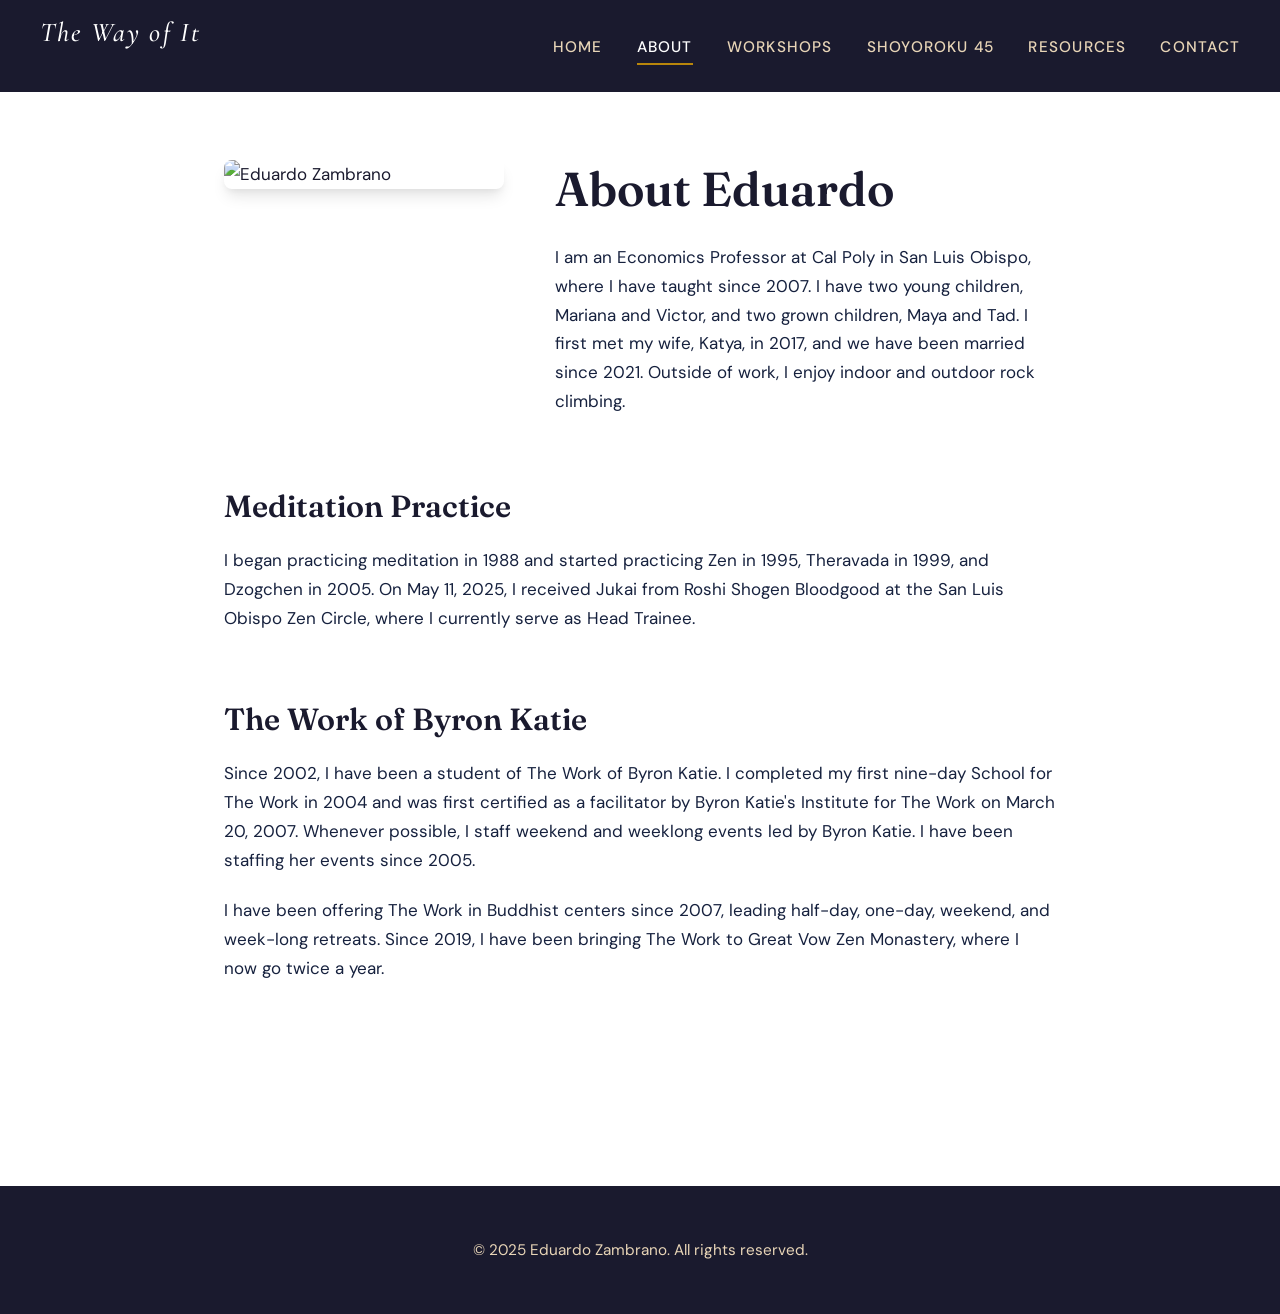
==== about.html @ 10b513c3 "Initial commit: The Way of It website Static website combining Zen meditation with The Work of Byron" ====
<!DOCTYPE html>
<html lang="en">
<head>
  <meta charset="UTF-8">
  <meta name="viewport" content="width=device-width, initial-scale=1.0">
  <title>About - The Way of It</title>
  <meta name="description" content="About Eduardo Zambrano - Zen practitioner and certified facilitator of The Work of Byron Katie.">
  <link rel="stylesheet" href="css/style.css">
</head>
<body>
  <header>
    <div class="header-inner">
      <h1 class="site-title"><a href="index.html">The Way of It</a></h1>
      <nav>
        <ul>
          <li><a href="index.html">Home</a></li>
          <li><a href="about.html" class="active">About</a></li>
          <li><a href="workshops.html">Workshops</a></li>
          <li><a href="shoyoroku-45.html">Shoyoroku 45</a></li>
          <li><a href="resources.html">Resources</a></li>
          <li><a href="contact.html">Contact</a></li>
        </ul>
      </nav>
    </div>
  </header>

  <main>
    <div class="profile">
      <img src="https://eduardo-zambrano.github.io/photos/eduardo-15.jpg" alt="Eduardo Zambrano" class="profile-image">
      <div class="profile-content">
        <h1>About Eduardo</h1>
        <p>I am an Economics Professor at Cal Poly in San Luis Obispo, where I have taught since 2007. I have two young children, Mariana and Victor, and two grown children, Maya and Tad. I first met my wife, Katya, in 2017, and we have been married since 2021. Outside of work, I enjoy indoor and outdoor rock climbing.</p>
      </div>
    </div>

    <section>
      <h2>Meditation Practice</h2>

      <p>I began practicing meditation in 1988 and started practicing Zen in 1995, Theravada in 1999, and Dzogchen in 2005. On May 11, 2025, I received Jukai from Roshi Shogen Bloodgood at the San Luis Obispo Zen Circle, where I currently serve as Head Trainee.</p>
    </section>

    <section>
      <h2>The Work of Byron Katie</h2>

      <p>Since 2002, I have been a student of The Work of Byron Katie. I completed my first nine-day School for The Work in 2004 and was first certified as a facilitator by Byron Katie's Institute for The Work on March 20, 2007. Whenever possible, I staff weekend and weeklong events led by Byron Katie. I have been staffing her events since 2005.</p>

      <p>I have been offering The Work in Buddhist centers since 2007, leading half-day, one-day, weekend, and week-long retreats. Since 2019, I have been bringing The Work to Great Vow Zen Monastery, where I now go twice a year.</p>
    </section>

    <!-- <section>
      <h2>The Work and Silence</h2>

      <p>The retreats I offer are designed to provide space for participants to do The Work in a meditative way. The format is deliberately simple: participants take turns facilitating each other, slowing down and listening inside themselves for the deeper answers to arise.</p>

      <p>An atmosphere of silence and stillness, and a sparse agenda, support this endeavor. Participants may spend hours on a single concept if that is what feels right. The retreat format reminds us that this option is always open&mdash;to be thorough, to be patient, to allow.</p>

      <blockquote>
        "The main purpose of this retreat is to provide the space for participants to do The Work in a meditative way."
      </blockquote>
    </section> -->
  </main>

  <footer>
    <p>&copy; 2025 Eduardo Zambrano. All rights reserved.</p>
  </footer>
</body>
</html>
---- css/style.css ----
/* The Way of It - Fresh Modern Design */

@import url('https://fonts.googleapis.com/css2?family=DM+Sans:ital,wght@0,400;0,500;0,700;1,400&family=Fraunces:ital,opsz,wght@0,9..144,400;0,9..144,600;1,9..144,400&family=Cormorant+Garamond:ital,wght@0,400;0,500;0,600;1,400&display=swap');

:root {
  --color-ink: #1a1a2e;
  --color-ink-light: #16213e;
  --color-warm: #e8d5b7;
  --color-warm-light: #f5efe6;
  --color-accent: #b8860b;
  --color-accent-soft: #d4a84b;
  --color-white: #ffffff;
  --color-gray: #6b7280;
  --color-gray-light: #f3f4f6;
  --font-display: 'Fraunces', serif;
  --font-body: 'DM Sans', sans-serif;
  --shadow-sm: 0 1px 2px rgba(0,0,0,0.05);
  --shadow-md: 0 4px 6px -1px rgba(0,0,0,0.1), 0 2px 4px -1px rgba(0,0,0,0.06);
  --shadow-lg: 0 10px 15px -3px rgba(0,0,0,0.1), 0 4px 6px -2px rgba(0,0,0,0.05);
  --radius: 8px;
  --transition: 0.3s ease;
}

* {
  margin: 0;
  padding: 0;
  box-sizing: border-box;
}

html {
  font-size: 17px;
  scroll-behavior: smooth;
}

body {
  font-family: var(--font-body);
  background-color: var(--color-white);
  color: var(--color-ink);
  line-height: 1.7;
  min-height: 100vh;
}

/* Typography */
h1, h2, h3, h4 {
  font-family: var(--font-display);
  font-weight: 600;
  line-height: 1.2;
  color: var(--color-ink);
}

h1 {
  font-size: 2.8rem;
  margin-bottom: 1.5rem;
}

h2 {
  font-size: 1.8rem;
  margin-top: 3rem;
  margin-bottom: 1.25rem;
}

h3 {
  font-size: 1.3rem;
  margin-top: 2rem;
  margin-bottom: 0.75rem;
}

p {
  margin-bottom: 1.25rem;
  color: var(--color-ink-light);
}

a {
  color: var(--color-accent);
  text-decoration: none;
  transition: color var(--transition);
}

a:hover {
  color: var(--color-accent-soft);
}

ul, ol {
  margin-bottom: 1.25rem;
  padding-left: 1.5rem;
}

li {
  margin-bottom: 0.5rem;
}

strong {
  font-weight: 500;
  color: var(--color-ink);
}

/* Header */
header {
  background: var(--color-ink);
  color: var(--color-white);
  padding: 1rem 2rem;
  position: sticky;
  top: 0;
  z-index: 100;
}

.header-inner {
  max-width: 1200px;
  margin: 0 auto;
  display: flex;
  justify-content: space-between;
  align-items: center;
}

.site-title {
  font-family: 'Cormorant Garamond', serif;
  font-size: 1.6rem;
  font-weight: 500;
  letter-spacing: 0.08em;
  font-style: italic;
}

.site-title a {
  color: var(--color-white);
}

.site-title a:hover {
  color: var(--color-warm);
}

nav ul {
  list-style: none;
  display: flex;
  gap: 2rem;
  margin: 0;
  padding: 0;
}

nav li {
  margin: 0;
}

nav a {
  color: var(--color-warm);
  font-size: 0.9rem;
  font-weight: 500;
  text-transform: uppercase;
  letter-spacing: 0.08em;
  padding: 0.5rem 0;
  position: relative;
}

nav a::after {
  content: '';
  position: absolute;
  bottom: 0;
  left: 0;
  width: 0;
  height: 2px;
  background: var(--color-accent);
  transition: width var(--transition);
}

nav a:hover::after,
nav a.active::after {
  width: 100%;
}

nav a:hover,
nav a.active {
  color: var(--color-white);
}

/* Hero Section */
.hero {
  background: linear-gradient(135deg, var(--color-ink) 0%, var(--color-ink-light) 100%);
  color: var(--color-white);
  padding: 6rem 2rem;
  text-align: center;
  position: relative;
  overflow: hidden;
}

.hero::before {
  content: '';
  position: absolute;
  top: 0;
  left: 0;
  right: 0;
  bottom: 0;
  background: url('data:image/svg+xml,<svg xmlns="http://www.w3.org/2000/svg" viewBox="0 0 100 100"><circle cx="50" cy="50" r="40" fill="none" stroke="rgba(255,255,255,0.03)" stroke-width="0.5"/></svg>');
  background-size: 300px;
  opacity: 0.5;
}

.hero-content {
  position: relative;
  max-width: 800px;
  margin: 0 auto;
}

.hero h1 {
  font-size: 3.5rem;
  color: var(--color-white);
  margin-bottom: 1rem;
}

.hero .tagline {
  font-family: var(--font-display);
  font-size: 1.4rem;
  font-style: italic;
  font-weight: 400;
  color: var(--color-warm);
  margin-bottom: 0;
}

/* Hero with image */
.hero-image {
  padding: 0;
  background: none;
}

.hero-image img {
  width: 100%;
  max-height: 450px;
  object-fit: cover;
}

/* Main Content */
main {
  max-width: 900px;
  margin: 0 auto;
  padding: 4rem 2rem;
}

/* Section styling */
section {
  margin-bottom: 4rem;
}

/* Blockquote */
blockquote {
  background: var(--color-warm-light);
  border-left: 4px solid var(--color-accent);
  padding: 2rem 2.5rem;
  margin: 2.5rem 0;
  border-radius: 0 var(--radius) var(--radius) 0;
  font-family: var(--font-display);
  font-size: 1.1rem;
  font-style: italic;
  line-height: 1.8;
}

blockquote cite {
  display: block;
  margin-top: 1.25rem;
  font-family: var(--font-body);
  font-style: normal;
  font-size: 0.9rem;
  font-weight: 500;
  color: var(--color-accent);
}

/* Cards */
.card {
  background: var(--color-white);
  border: 1px solid var(--color-gray-light);
  border-radius: var(--radius);
  padding: 2rem;
  margin-bottom: 1.5rem;
  box-shadow: var(--shadow-sm);
  transition: box-shadow var(--transition), transform var(--transition);
}

.card:hover {
  box-shadow: var(--shadow-md);
  transform: translateY(-2px);
}

.card h3 {
  margin-top: 0;
  color: var(--color-ink);
}

.card-meta {
  font-size: 0.85rem;
  color: var(--color-gray);
  margin-bottom: 1rem;
  display: flex;
  align-items: center;
  gap: 0.5rem;
}

.card-meta::before {
  content: '';
  width: 8px;
  height: 8px;
  background: var(--color-accent);
  border-radius: 50%;
}

/* About page - Profile */
.profile {
  display: grid;
  grid-template-columns: 280px 1fr;
  gap: 3rem;
  align-items: start;
  margin-bottom: 3rem;
}

.profile-image {
  width: 100%;
  border-radius: var(--radius);
  box-shadow: var(--shadow-lg);
}

.profile-content h1 {
  margin-top: 0;
}

/* Feature grid */
.feature-grid {
  display: grid;
  grid-template-columns: repeat(auto-fit, minmax(280px, 1fr));
  gap: 1.5rem;
  margin: 2rem 0;
}

.feature {
  background: var(--color-gray-light);
  padding: 1.5rem;
  border-radius: var(--radius);
}

.feature h3 {
  margin-top: 0;
  font-size: 1.1rem;
}

.feature p:last-child {
  margin-bottom: 0;
}

/* Resources / Learning Log */
.log-entry {
  border-bottom: 1px solid var(--color-gray-light);
  padding-bottom: 3rem;
  margin-bottom: 3rem;
}

.log-entry:last-child {
  border-bottom: none;
}

.log-date {
  display: inline-block;
  background: var(--color-ink);
  color: var(--color-warm);
  font-size: 0.75rem;
  font-weight: 700;
  text-transform: uppercase;
  letter-spacing: 0.1em;
  padding: 0.4rem 0.8rem;
  border-radius: 20px;
  margin-bottom: 1rem;
}

.log-entry h3 {
  margin-top: 0.5rem;
  font-size: 1.5rem;
}

/* Video embed */
.video-wrapper {
  position: relative;
  padding-bottom: 56.25%;
  height: 0;
  overflow: hidden;
  margin: 1.5rem 0;
  border-radius: var(--radius);
  background: var(--color-ink);
}

.video-wrapper iframe {
  position: absolute;
  top: 0;
  left: 0;
  width: 100%;
  height: 100%;
  border: none;
}

.video-placeholder {
  position: absolute;
  top: 50%;
  left: 50%;
  transform: translate(-50%, -50%);
  color: var(--color-warm);
  font-style: italic;
  text-align: center;
}

/* Document list */
.doc-list {
  list-style: none;
  padding: 0;
  margin: 1.5rem 0;
}

.doc-list li {
  margin: 0;
}

.doc-list a {
  display: flex;
  align-items: center;
  gap: 1rem;
  padding: 1rem;
  background: var(--color-gray-light);
  border-radius: var(--radius);
  margin-bottom: 0.5rem;
  transition: background var(--transition);
}

.doc-list a:hover {
  background: var(--color-warm-light);
}

.doc-type {
  background: var(--color-ink);
  color: var(--color-warm);
  font-size: 0.65rem;
  font-weight: 700;
  text-transform: uppercase;
  letter-spacing: 0.05em;
  padding: 0.3rem 0.6rem;
  border-radius: 4px;
}

.doc-title {
  color: var(--color-ink);
  font-weight: 500;
}

/* Contact */
.contact-hero {
  text-align: center;
  padding: 4rem 2rem;
  background: var(--color-warm-light);
  border-radius: var(--radius);
  margin-bottom: 3rem;
}

.contact-email {
  font-family: var(--font-display);
  font-size: 1.6rem;
}

.contact-email a {
  color: var(--color-ink);
  border-bottom: 2px solid var(--color-accent);
}

.contact-email a:hover {
  color: var(--color-accent);
}

/* Button */
.btn {
  display: inline-block;
  background: var(--color-accent);
  color: var(--color-white);
  font-weight: 500;
  padding: 0.75rem 1.5rem;
  border-radius: var(--radius);
  transition: background var(--transition), transform var(--transition);
}

.btn:hover {
  background: var(--color-accent-soft);
  color: var(--color-white);
  transform: translateY(-1px);
}

/* Footer */
footer {
  background: var(--color-ink);
  color: var(--color-warm);
  text-align: center;
  padding: 3rem 2rem;
  margin-top: 4rem;
}

footer p {
  color: var(--color-warm);
  margin: 0;
  font-size: 0.9rem;
}

/* Utilities */
.text-center {
  text-align: center;
}

.mt-2 {
  margin-top: 2rem;
}

.mb-2 {
  margin-bottom: 2rem;
}

/* Responsive */
@media (max-width: 768px) {
  html {
    font-size: 16px;
  }

  .header-inner {
    flex-direction: column;
    gap: 1rem;
  }

  nav ul {
    gap: 1rem;
    flex-wrap: wrap;
    justify-content: center;
  }

  .hero h1 {
    font-size: 2.5rem;
  }

  h1 {
    font-size: 2.2rem;
  }

  .profile {
    grid-template-columns: 1fr;
  }

  .profile-image {
    max-width: 250px;
    margin: 0 auto;
  }

  main {
    padding: 2rem 1.5rem;
  }
}

@media (max-width: 480px) {
  nav ul {
    gap: 0.75rem;
  }

  nav a {
    font-size: 0.8rem;
  }

  .hero {
    padding: 4rem 1.5rem;
  }

  .hero h1 {
    font-size: 2rem;
  }

  blockquote {
    padding: 1.5rem;
  }
}
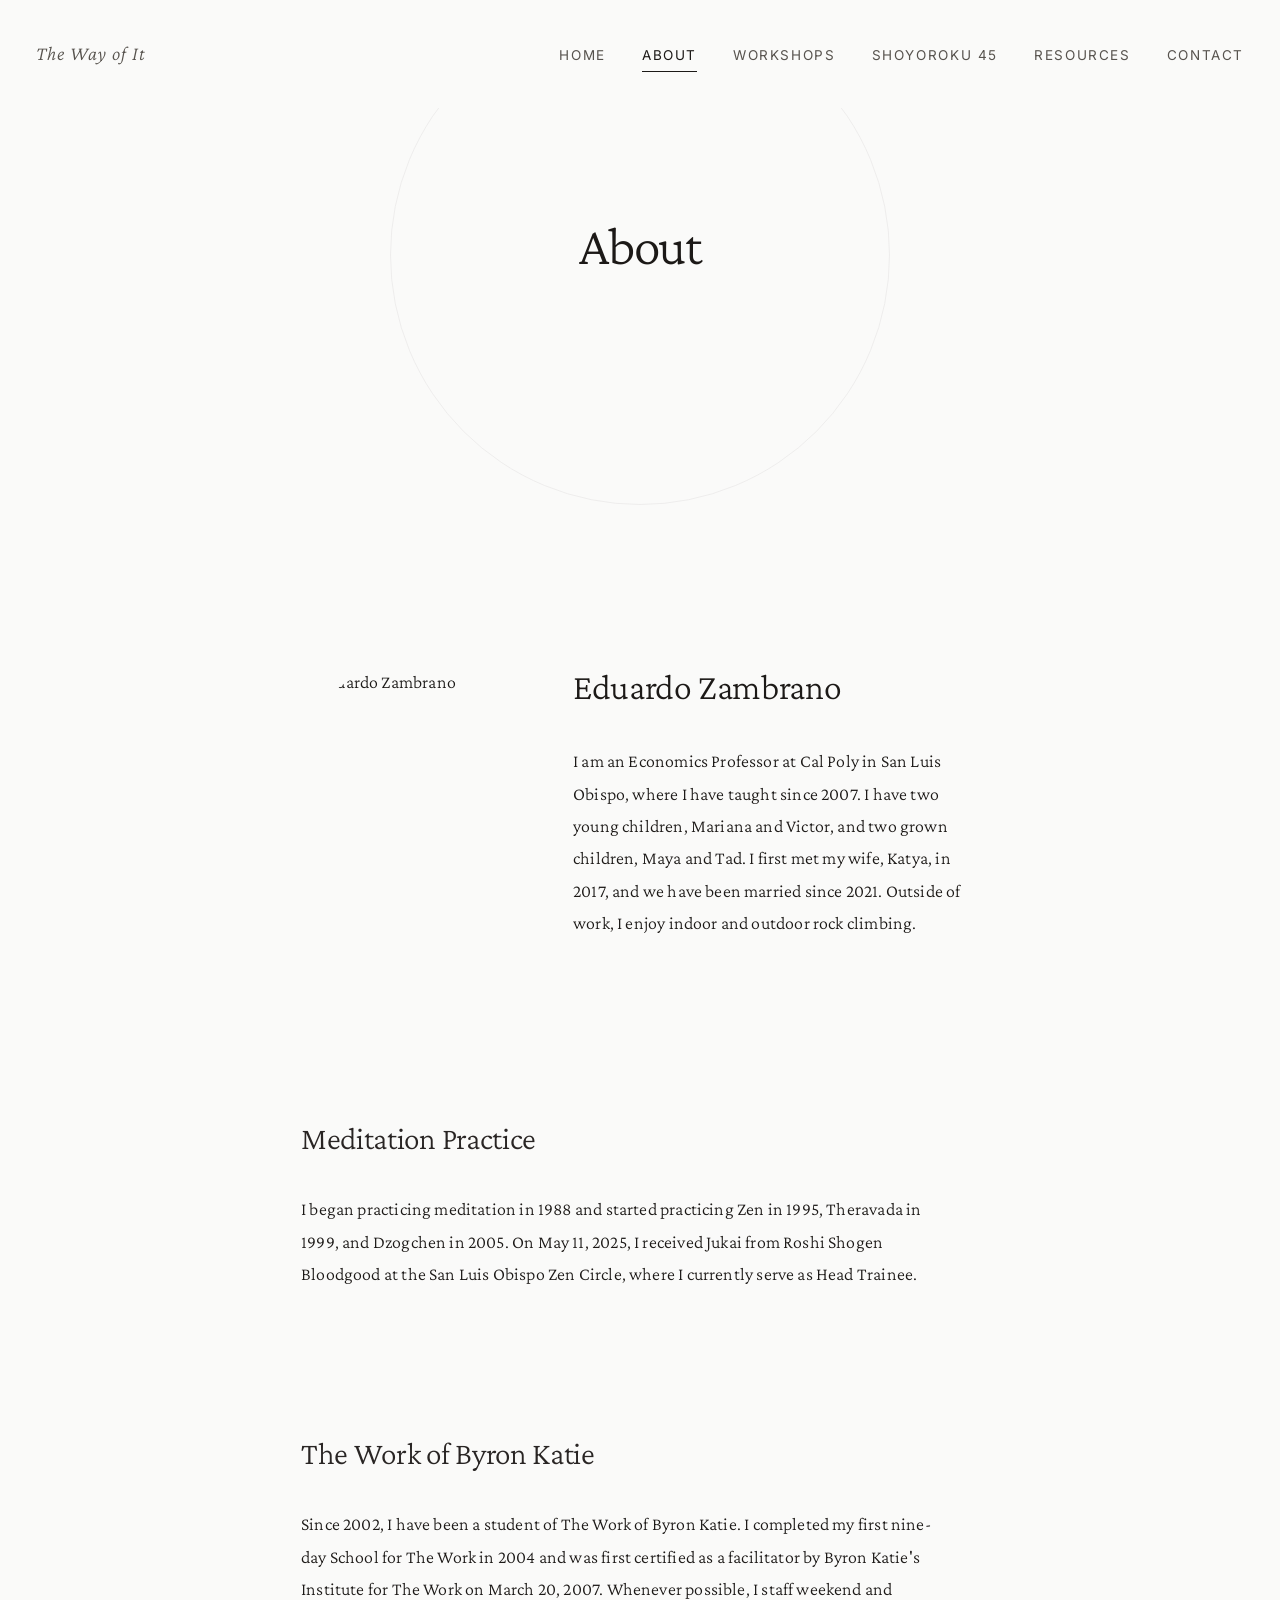
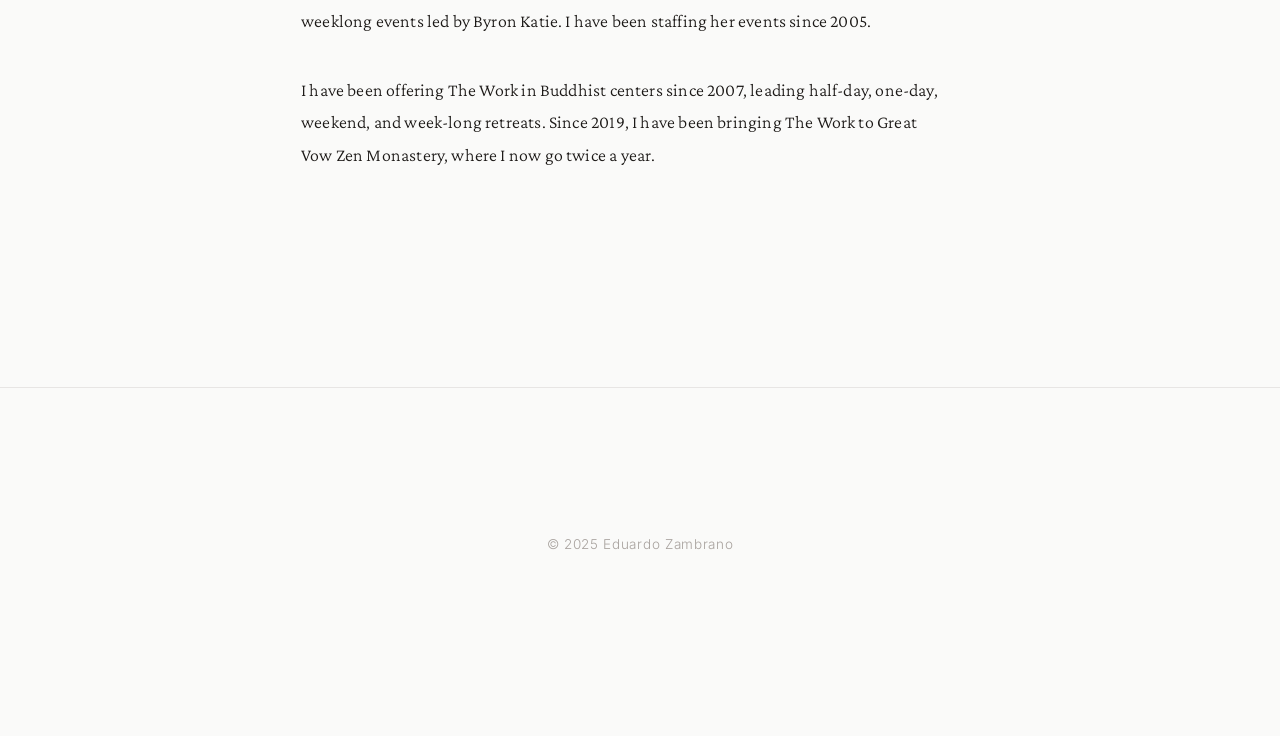
==== commit 5281f5c4: "Redesign: Zen-inspired contemplative aesthetic - New color palette: ink, stone, mist, sand, paper (e" ====
--- a/about.html
+++ b/about.html
@@ -10,7 +10,7 @@
 <body>
   <header>
     <div class="header-inner">
-      <h1 class="site-title"><a href="index.html">The Way of It</a></h1>
+      <div class="site-title"><a href="index.html">The Way of It</a></div>
       <nav>
         <ul>
           <li><a href="index.html">Home</a></li>
@@ -24,14 +24,22 @@
     </div>
   </header>
 
+  <section class="hero page-hero">
+    <div class="hero-content">
+      <h1>About</h1>
+    </div>
+  </section>
+
   <main>
-    <div class="profile">
-      <img src="https://eduardo-zambrano.github.io/photos/eduardo-15.jpg" alt="Eduardo Zambrano" class="profile-image">
-      <div class="profile-content">
-        <h1>About Eduardo</h1>
-        <p>I am an Economics Professor at Cal Poly in San Luis Obispo, where I have taught since 2007. I have two young children, Mariana and Victor, and two grown children, Maya and Tad. I first met my wife, Katya, in 2017, and we have been married since 2021. Outside of work, I enjoy indoor and outdoor rock climbing.</p>
+    <section>
+      <div class="profile">
+        <img src="https://eduardo-zambrano.github.io/photos/eduardo-15.jpg" alt="Eduardo Zambrano" class="profile-image">
+        <div class="profile-content">
+          <h1>Eduardo Zambrano</h1>
+          <p>I am an Economics Professor at Cal Poly in San Luis Obispo, where I have taught since 2007. I have two young children, Mariana and Victor, and two grown children, Maya and Tad. I first met my wife, Katya, in 2017, and we have been married since 2021. Outside of work, I enjoy indoor and outdoor rock climbing.</p>
+        </div>
       </div>
-    </div>
+    </section>
 
     <section>
       <h2>Meditation Practice</h2>
@@ -46,22 +54,10 @@
 
       <p>I have been offering The Work in Buddhist centers since 2007, leading half-day, one-day, weekend, and week-long retreats. Since 2019, I have been bringing The Work to Great Vow Zen Monastery, where I now go twice a year.</p>
     </section>
-
-    <!-- <section>
-      <h2>The Work and Silence</h2>
-
-      <p>The retreats I offer are designed to provide space for participants to do The Work in a meditative way. The format is deliberately simple: participants take turns facilitating each other, slowing down and listening inside themselves for the deeper answers to arise.</p>
-
-      <p>An atmosphere of silence and stillness, and a sparse agenda, support this endeavor. Participants may spend hours on a single concept if that is what feels right. The retreat format reminds us that this option is always open&mdash;to be thorough, to be patient, to allow.</p>
-
-      <blockquote>
-        "The main purpose of this retreat is to provide the space for participants to do The Work in a meditative way."
-      </blockquote>
-    </section> -->
   </main>
 
   <footer>
-    <p>&copy; 2025 Eduardo Zambrano. All rights reserved.</p>
+    <p>&copy; 2025 Eduardo Zambrano</p>
   </footer>
 </body>
 </html>
--- a/css/style.css
+++ b/css/style.css
@@ -1,111 +1,152 @@
-/* The Way of It - Fresh Modern Design */
-
-@import url('https://fonts.googleapis.com/css2?family=DM+Sans:ital,wght@0,400;0,500;0,700;1,400&family=Fraunces:ital,opsz,wght@0,9..144,400;0,9..144,600;1,9..144,400&family=Cormorant+Garamond:ital,wght@0,400;0,500;0,600;1,400&display=swap');
+/*
+ * The Way of It
+ * A design inspired by the meeting of Zen and The Work
+ *
+ * Design principles:
+ * - Emptiness as presence (negative space)
+ * - Simplicity revealing depth
+ * - The quality of inquiry - openness, questioning
+ * - Breath-like rhythm in layout
+ * - Enso (Zen circle) as subtle motif
+ */
+
+@import url('https://fonts.googleapis.com/css2?family=Crimson+Pro:ital,wght@0,300;0,400;0,500;1,300;1,400&family=Inter:wght@300;400;500&display=swap');
 
 :root {
-  --color-ink: #1a1a2e;
-  --color-ink-light: #16213e;
-  --color-warm: #e8d5b7;
-  --color-warm-light: #f5efe6;
-  --color-accent: #b8860b;
-  --color-accent-soft: #d4a84b;
-  --color-white: #ffffff;
-  --color-gray: #6b7280;
-  --color-gray-light: #f3f4f6;
-  --font-display: 'Fraunces', serif;
-  --font-body: 'DM Sans', sans-serif;
-  --shadow-sm: 0 1px 2px rgba(0,0,0,0.05);
-  --shadow-md: 0 4px 6px -1px rgba(0,0,0,0.1), 0 2px 4px -1px rgba(0,0,0,0.06);
-  --shadow-lg: 0 10px 15px -3px rgba(0,0,0,0.1), 0 4px 6px -2px rgba(0,0,0,0.05);
-  --radius: 8px;
-  --transition: 0.3s ease;
-}
-
-* {
+  /* Colors inspired by ink wash and natural elements */
+  --ink: #1c1917;
+  --ink-soft: #292524;
+  --stone: #57534e;
+  --mist: #a8a29e;
+  --sand: #e7e5e4;
+  --paper: #fafaf9;
+  --breath: #f5f5f4;
+
+  /* Accent - like a single camellia in a Zen garden */
+  --accent: #9f1239;
+  --accent-soft: #be123c;
+
+  /* Typography */
+  --font-serif: 'Crimson Pro', Georgia, serif;
+  --font-sans: 'Inter', -apple-system, sans-serif;
+
+  /* Spacing - generous, breathing room */
+  --space-xs: 0.5rem;
+  --space-sm: 1rem;
+  --space-md: 2rem;
+  --space-lg: 4rem;
+  --space-xl: 8rem;
+
+  /* Transitions - slow, mindful */
+  --transition: 0.4s cubic-bezier(0.4, 0, 0.2, 1);
+}
+
+/* Reset with intention */
+*, *::before, *::after {
   margin: 0;
   padding: 0;
   box-sizing: border-box;
 }
 
 html {
-  font-size: 17px;
+  font-size: 18px;
   scroll-behavior: smooth;
 }
 
 body {
-  font-family: var(--font-body);
-  background-color: var(--color-white);
-  color: var(--color-ink);
-  line-height: 1.7;
-  min-height: 100vh;
-}
-
-/* Typography */
-h1, h2, h3, h4 {
-  font-family: var(--font-display);
-  font-weight: 600;
+  font-family: var(--font-serif);
+  background: var(--paper);
+  color: var(--ink);
+  line-height: 1.8;
+  font-weight: 300;
+  letter-spacing: 0.01em;
+}
+
+/* Selection - subtle */
+::selection {
+  background: var(--sand);
+  color: var(--ink);
+}
+
+/* Typography - clarity through simplicity */
+h1, h2, h3 {
+  font-family: var(--font-serif);
+  font-weight: 300;
+  letter-spacing: -0.01em;
   line-height: 1.2;
-  color: var(--color-ink);
 }
 
 h1 {
-  font-size: 2.8rem;
-  margin-bottom: 1.5rem;
+  font-size: 3rem;
+  margin-bottom: var(--space-md);
 }
 
 h2 {
-  font-size: 1.8rem;
-  margin-top: 3rem;
-  margin-bottom: 1.25rem;
+  font-size: 1.75rem;
+  margin-top: var(--space-lg);
+  margin-bottom: var(--space-md);
+  color: var(--ink-soft);
 }
 
 h3 {
-  font-size: 1.3rem;
-  margin-top: 2rem;
-  margin-bottom: 0.75rem;
+  font-size: 1.25rem;
+  margin-top: var(--space-md);
+  margin-bottom: var(--space-sm);
+  font-weight: 400;
 }
 
 p {
-  margin-bottom: 1.25rem;
-  color: var(--color-ink-light);
+  margin-bottom: var(--space-md);
+  max-width: 65ch; /* Optimal reading width */
 }
 
 a {
-  color: var(--color-accent);
+  color: var(--ink);
   text-decoration: none;
-  transition: color var(--transition);
+  border-bottom: 1px solid var(--mist);
+  transition: border-color var(--transition), color var(--transition);
 }
 
 a:hover {
-  color: var(--color-accent-soft);
-}
-
-ul, ol {
-  margin-bottom: 1.25rem;
-  padding-left: 1.5rem;
-}
-
-li {
-  margin-bottom: 0.5rem;
+  border-color: var(--accent);
+  color: var(--accent);
 }
 
 strong {
   font-weight: 500;
-  color: var(--color-ink);
-}
-
-/* Header */
+}
+
+em {
+  font-style: italic;
+}
+
+ul, ol {
+  margin-bottom: var(--space-md);
+  padding-left: var(--space-md);
+}
+
+li {
+  margin-bottom: var(--space-xs);
+}
+
+/* Header - minimal, present */
 header {
-  background: var(--color-ink);
-  color: var(--color-white);
-  padding: 1rem 2rem;
-  position: sticky;
+  padding: var(--space-md) var(--space-md);
+  position: fixed;
   top: 0;
+  left: 0;
+  right: 0;
   z-index: 100;
+  background: var(--paper);
+  transition: box-shadow var(--transition);
+}
+
+header.scrolled {
+  box-shadow: 0 1px 0 var(--sand);
 }
 
 .header-inner {
-  max-width: 1200px;
+  max-width: 1400px;
   margin: 0 auto;
   display: flex;
   justify-content: space-between;
@@ -113,27 +154,29 @@
 }
 
 .site-title {
-  font-family: 'Cormorant Garamond', serif;
-  font-size: 1.6rem;
-  font-weight: 500;
-  letter-spacing: 0.08em;
+  font-family: var(--font-serif);
+  font-size: 1.1rem;
+  font-weight: 300;
   font-style: italic;
+  letter-spacing: 0.05em;
+  color: var(--stone);
 }
 
 .site-title a {
-  color: var(--color-white);
+  border: none;
+  color: var(--stone);
 }
 
 .site-title a:hover {
-  color: var(--color-warm);
+  color: var(--ink);
 }
 
 nav ul {
   list-style: none;
   display: flex;
-  gap: 2rem;
+  gap: var(--space-md);
+  padding: 0;
   margin: 0;
-  padding: 0;
 }
 
 nav li {
@@ -141,12 +184,14 @@
 }
 
 nav a {
-  color: var(--color-warm);
-  font-size: 0.9rem;
-  font-weight: 500;
+  font-family: var(--font-sans);
+  font-size: 0.75rem;
+  font-weight: 400;
+  letter-spacing: 0.12em;
   text-transform: uppercase;
-  letter-spacing: 0.08em;
-  padding: 0.5rem 0;
+  color: var(--stone);
+  border: none;
+  padding: var(--space-xs) 0;
   position: relative;
 }
 
@@ -154,198 +199,228 @@
   content: '';
   position: absolute;
   bottom: 0;
-  left: 0;
+  left: 50%;
   width: 0;
-  height: 2px;
-  background: var(--color-accent);
-  transition: width var(--transition);
+  height: 1px;
+  background: var(--ink);
+  transition: width var(--transition), left var(--transition);
 }
 
 nav a:hover::after,
 nav a.active::after {
   width: 100%;
+  left: 0;
 }
 
 nav a:hover,
 nav a.active {
-  color: var(--color-white);
-}
-
-/* Hero Section */
+  color: var(--ink);
+}
+
+/* Hero - the first breath */
 .hero {
-  background: linear-gradient(135deg, var(--color-ink) 0%, var(--color-ink-light) 100%);
-  color: var(--color-white);
-  padding: 6rem 2rem;
+  min-height: 100vh;
+  display: flex;
+  flex-direction: column;
+  justify-content: center;
+  align-items: center;
   text-align: center;
+  padding: var(--space-xl) var(--space-md);
   position: relative;
-  overflow: hidden;
-}
-
+}
+
+/* Enso - the Zen circle, imperfect and complete */
 .hero::before {
   content: '';
   position: absolute;
-  top: 0;
-  left: 0;
-  right: 0;
-  bottom: 0;
-  background: url('data:image/svg+xml,<svg xmlns="http://www.w3.org/2000/svg" viewBox="0 0 100 100"><circle cx="50" cy="50" r="40" fill="none" stroke="rgba(255,255,255,0.03)" stroke-width="0.5"/></svg>');
-  background-size: 300px;
-  opacity: 0.5;
+  width: min(70vw, 500px);
+  height: min(70vw, 500px);
+  border: 1px solid var(--sand);
+  border-radius: 50%;
+  opacity: 0.6;
 }
 
 .hero-content {
   position: relative;
-  max-width: 800px;
-  margin: 0 auto;
+  z-index: 1;
 }
 
 .hero h1 {
-  font-size: 3.5rem;
-  color: var(--color-white);
-  margin-bottom: 1rem;
+  font-size: clamp(2.5rem, 8vw, 4.5rem);
+  font-weight: 300;
+  margin-bottom: var(--space-sm);
+  letter-spacing: -0.02em;
 }
 
 .hero .tagline {
-  font-family: var(--font-display);
-  font-size: 1.4rem;
-  font-style: italic;
-  font-weight: 400;
-  color: var(--color-warm);
-  margin-bottom: 0;
-}
-
-/* Hero with image */
-.hero-image {
-  padding: 0;
-  background: none;
-}
-
-.hero-image img {
-  width: 100%;
-  max-height: 450px;
-  object-fit: cover;
-}
-
-/* Main Content */
-main {
-  max-width: 900px;
-  margin: 0 auto;
-  padding: 4rem 2rem;
-}
-
-/* Section styling */
-section {
-  margin-bottom: 4rem;
-}
-
-/* Blockquote */
-blockquote {
-  background: var(--color-warm-light);
-  border-left: 4px solid var(--color-accent);
-  padding: 2rem 2.5rem;
-  margin: 2.5rem 0;
-  border-radius: 0 var(--radius) var(--radius) 0;
-  font-family: var(--font-display);
   font-size: 1.1rem;
   font-style: italic;
-  line-height: 1.8;
+  color: var(--stone);
+  font-weight: 300;
+}
+
+/* Main content - spacious, unhurried */
+main {
+  max-width: 750px;
+  margin: 0 auto;
+  padding: var(--space-lg) var(--space-md);
+}
+
+section {
+  margin-bottom: var(--space-xl);
+}
+
+/* Blockquote - words that point beyond words */
+blockquote {
+  position: relative;
+  margin: var(--space-lg) 0;
+  padding: var(--space-md) 0;
+  padding-left: var(--space-md);
+  border-left: 1px solid var(--mist);
+  font-size: 1.1rem;
+  font-style: italic;
+  color: var(--ink-soft);
+}
+
+blockquote p {
+  margin-bottom: var(--space-sm);
 }
 
 blockquote cite {
   display: block;
-  margin-top: 1.25rem;
-  font-family: var(--font-body);
+  font-family: var(--font-sans);
+  font-size: 0.8rem;
   font-style: normal;
-  font-size: 0.9rem;
-  font-weight: 500;
-  color: var(--color-accent);
-}
-
-/* Cards */
+  font-weight: 400;
+  letter-spacing: 0.05em;
+  color: var(--stone);
+  margin-top: var(--space-sm);
+}
+
+/* The Four Questions - central to The Work */
+.four-questions {
+  background: var(--breath);
+  padding: var(--space-lg);
+  margin: var(--space-lg) calc(-1 * var(--space-md));
+}
+
+.four-questions h3 {
+  text-align: center;
+  font-style: italic;
+  margin-bottom: var(--space-md);
+}
+
+.four-questions ol {
+  list-style: none;
+  padding: 0;
+  counter-reset: question;
+}
+
+.four-questions li {
+  counter-increment: question;
+  padding: var(--space-sm) 0;
+  border-bottom: 1px solid var(--sand);
+  display: flex;
+  align-items: baseline;
+  gap: var(--space-sm);
+}
+
+.four-questions li:last-child {
+  border-bottom: none;
+}
+
+.four-questions li::before {
+  content: counter(question);
+  font-family: var(--font-serif);
+  font-size: 1.5rem;
+  font-weight: 300;
+  color: var(--mist);
+  flex-shrink: 0;
+  width: 2rem;
+}
+
+/* Profile section */
+.profile {
+  display: grid;
+  grid-template-columns: 200px 1fr;
+  gap: var(--space-lg);
+  align-items: start;
+  margin-bottom: var(--space-lg);
+}
+
+.profile-image {
+  width: 100%;
+  aspect-ratio: 1;
+  object-fit: cover;
+  border-radius: 50%;
+  filter: grayscale(20%);
+  transition: filter var(--transition);
+}
+
+.profile-image:hover {
+  filter: grayscale(0%);
+}
+
+.profile-content h1 {
+  margin-top: 0;
+  font-size: 2rem;
+}
+
+/* Cards - containers for offerings */
 .card {
-  background: var(--color-white);
-  border: 1px solid var(--color-gray-light);
-  border-radius: var(--radius);
-  padding: 2rem;
-  margin-bottom: 1.5rem;
-  box-shadow: var(--shadow-sm);
-  transition: box-shadow var(--transition), transform var(--transition);
+  background: var(--breath);
+  padding: var(--space-md);
+  margin-bottom: var(--space-md);
+  border: 1px solid transparent;
+  transition: border-color var(--transition);
 }
 
 .card:hover {
-  box-shadow: var(--shadow-md);
-  transform: translateY(-2px);
+  border-color: var(--sand);
 }
 
 .card h3 {
   margin-top: 0;
-  color: var(--color-ink);
 }
 
 .card-meta {
-  font-size: 0.85rem;
-  color: var(--color-gray);
-  margin-bottom: 1rem;
-  display: flex;
-  align-items: center;
-  gap: 0.5rem;
-}
-
-.card-meta::before {
-  content: '';
-  width: 8px;
-  height: 8px;
-  background: var(--color-accent);
-  border-radius: 50%;
-}
-
-/* About page - Profile */
-.profile {
-  display: grid;
-  grid-template-columns: 280px 1fr;
-  gap: 3rem;
-  align-items: start;
-  margin-bottom: 3rem;
-}
-
-.profile-image {
-  width: 100%;
-  border-radius: var(--radius);
-  box-shadow: var(--shadow-lg);
-}
-
-.profile-content h1 {
-  margin-top: 0;
+  font-family: var(--font-sans);
+  font-size: 0.8rem;
+  color: var(--stone);
+  letter-spacing: 0.02em;
+  margin-bottom: var(--space-sm);
 }
 
 /* Feature grid */
 .feature-grid {
   display: grid;
-  grid-template-columns: repeat(auto-fit, minmax(280px, 1fr));
-  gap: 1.5rem;
-  margin: 2rem 0;
+  grid-template-columns: repeat(auto-fit, minmax(220px, 1fr));
+  gap: var(--space-md);
+  margin: var(--space-md) 0;
 }
 
 .feature {
-  background: var(--color-gray-light);
-  padding: 1.5rem;
-  border-radius: var(--radius);
+  padding: var(--space-md) 0;
+  border-top: 1px solid var(--sand);
 }
 
 .feature h3 {
   margin-top: 0;
-  font-size: 1.1rem;
-}
-
-.feature p:last-child {
+  font-size: 1rem;
+  font-weight: 400;
+}
+
+.feature p {
+  font-size: 0.95rem;
+  color: var(--stone);
   margin-bottom: 0;
 }
 
-/* Resources / Learning Log */
+/* Learning log entries */
 .log-entry {
-  border-bottom: 1px solid var(--color-gray-light);
-  padding-bottom: 3rem;
-  margin-bottom: 3rem;
+  padding-bottom: var(--space-lg);
+  margin-bottom: var(--space-lg);
+  border-bottom: 1px solid var(--sand);
 }
 
 .log-entry:last-child {
@@ -353,32 +428,69 @@
 }
 
 .log-date {
-  display: inline-block;
-  background: var(--color-ink);
-  color: var(--color-warm);
-  font-size: 0.75rem;
-  font-weight: 700;
+  font-family: var(--font-sans);
+  font-size: 0.7rem;
+  font-weight: 500;
+  letter-spacing: 0.15em;
   text-transform: uppercase;
+  color: var(--mist);
+  margin-bottom: var(--space-xs);
+}
+
+.log-entry h3 {
+  margin-top: var(--space-xs);
+  font-size: 1.4rem;
+}
+
+/* Document list */
+.doc-list {
+  list-style: none;
+  padding: 0;
+  margin: var(--space-md) 0;
+}
+
+.doc-list li {
+  margin: 0;
+}
+
+.doc-list a {
+  display: flex;
+  align-items: center;
+  gap: var(--space-sm);
+  padding: var(--space-sm) 0;
+  border-bottom: 1px solid var(--sand);
+  border-top: none;
+  border-left: none;
+  border-right: none;
+}
+
+.doc-list a:hover {
+  border-bottom-color: var(--ink);
+}
+
+.doc-type {
+  font-family: var(--font-sans);
+  font-size: 0.6rem;
+  font-weight: 500;
   letter-spacing: 0.1em;
-  padding: 0.4rem 0.8rem;
-  border-radius: 20px;
-  margin-bottom: 1rem;
-}
-
-.log-entry h3 {
-  margin-top: 0.5rem;
-  font-size: 1.5rem;
-}
-
-/* Video embed */
+  text-transform: uppercase;
+  color: var(--paper);
+  background: var(--stone);
+  padding: 0.2rem 0.5rem;
+}
+
+.doc-title {
+  color: var(--ink);
+}
+
+/* Video wrapper */
 .video-wrapper {
   position: relative;
   padding-bottom: 56.25%;
   height: 0;
   overflow: hidden;
-  margin: 1.5rem 0;
-  border-radius: var(--radius);
-  background: var(--color-ink);
+  margin: var(--space-md) 0;
+  background: var(--ink);
 }
 
 .video-wrapper iframe {
@@ -395,106 +507,86 @@
   top: 50%;
   left: 50%;
   transform: translate(-50%, -50%);
-  color: var(--color-warm);
+  color: var(--mist);
   font-style: italic;
+  font-size: 0.9rem;
+}
+
+/* Contact */
+.contact-centered {
   text-align: center;
-}
-
-/* Document list */
-.doc-list {
-  list-style: none;
-  padding: 0;
-  margin: 1.5rem 0;
-}
-
-.doc-list li {
-  margin: 0;
-}
-
-.doc-list a {
-  display: flex;
-  align-items: center;
-  gap: 1rem;
-  padding: 1rem;
-  background: var(--color-gray-light);
-  border-radius: var(--radius);
-  margin-bottom: 0.5rem;
-  transition: background var(--transition);
-}
-
-.doc-list a:hover {
-  background: var(--color-warm-light);
-}
-
-.doc-type {
-  background: var(--color-ink);
-  color: var(--color-warm);
-  font-size: 0.65rem;
-  font-weight: 700;
-  text-transform: uppercase;
-  letter-spacing: 0.05em;
-  padding: 0.3rem 0.6rem;
-  border-radius: 4px;
-}
-
-.doc-title {
-  color: var(--color-ink);
-  font-weight: 500;
-}
-
-/* Contact */
-.contact-hero {
-  text-align: center;
-  padding: 4rem 2rem;
-  background: var(--color-warm-light);
-  border-radius: var(--radius);
-  margin-bottom: 3rem;
+  padding: var(--space-xl) 0;
 }
 
 .contact-email {
-  font-family: var(--font-display);
-  font-size: 1.6rem;
+  font-size: 1.3rem;
+  font-style: italic;
 }
 
 .contact-email a {
-  color: var(--color-ink);
-  border-bottom: 2px solid var(--color-accent);
-}
-
-.contact-email a:hover {
-  color: var(--color-accent);
-}
-
-/* Button */
+  border-bottom-width: 2px;
+}
+
+/* Button - a gentle invitation */
 .btn {
   display: inline-block;
-  background: var(--color-accent);
-  color: var(--color-white);
+  font-family: var(--font-sans);
+  font-size: 0.75rem;
   font-weight: 500;
-  padding: 0.75rem 1.5rem;
-  border-radius: var(--radius);
-  transition: background var(--transition), transform var(--transition);
+  letter-spacing: 0.12em;
+  text-transform: uppercase;
+  color: var(--ink);
+  background: transparent;
+  border: 1px solid var(--ink);
+  padding: var(--space-sm) var(--space-md);
+  transition: background var(--transition), color var(--transition);
 }
 
 .btn:hover {
-  background: var(--color-accent-soft);
-  color: var(--color-white);
-  transform: translateY(-1px);
-}
-
-/* Footer */
+  background: var(--ink);
+  color: var(--paper);
+  border-color: var(--ink);
+}
+
+/* Footer - returning to silence */
 footer {
-  background: var(--color-ink);
-  color: var(--color-warm);
   text-align: center;
-  padding: 3rem 2rem;
-  margin-top: 4rem;
+  padding: var(--space-xl) var(--space-md);
+  border-top: 1px solid var(--sand);
 }
 
 footer p {
-  color: var(--color-warm);
-  margin: 0;
-  font-size: 0.9rem;
+  font-family: var(--font-sans);
+  font-size: 0.75rem;
+  color: var(--mist);
+  letter-spacing: 0.05em;
+  max-width: none;
+}
+
+/* Page hero - smaller for interior pages */
+.page-hero {
+  min-height: 50vh;
+  padding-top: calc(var(--space-xl) + 60px);
+}
+
+.page-hero h1 {
+  font-size: clamp(2rem, 6vw, 3rem);
+}
+
+/* Avatar image for Shoyoroku page */
+.avatar-intro {
+  display: flex;
+  gap: var(--space-md);
+  align-items: flex-start;
+  margin-bottom: var(--space-lg);
+}
+
+.avatar-intro img {
+  width: 120px;
+  height: 120px;
+  object-fit: cover;
+  border-radius: 50%;
+  flex-shrink: 0;
 }
 
 /* Utilities */
@@ -502,12 +594,12 @@
   text-align: center;
 }
 
-.mt-2 {
-  margin-top: 2rem;
-}
-
-.mb-2 {
-  margin-bottom: 2rem;
+.mt-lg {
+  margin-top: var(--space-lg);
+}
+
+.mb-lg {
+  margin-bottom: var(--space-lg);
 }
 
 /* Responsive */
@@ -518,55 +610,77 @@
 
   .header-inner {
     flex-direction: column;
-    gap: 1rem;
+    gap: var(--space-sm);
   }
 
   nav ul {
-    gap: 1rem;
+    gap: var(--space-sm);
     flex-wrap: wrap;
     justify-content: center;
   }
 
-  .hero h1 {
-    font-size: 2.5rem;
-  }
-
-  h1 {
-    font-size: 2.2rem;
+  .hero {
+    min-height: 80vh;
+  }
+
+  .hero::before {
+    width: 90vw;
+    height: 90vw;
+  }
+
+  main {
+    padding: var(--space-md);
   }
 
   .profile {
     grid-template-columns: 1fr;
+    text-align: center;
   }
 
   .profile-image {
-    max-width: 250px;
+    max-width: 180px;
     margin: 0 auto;
   }
 
-  main {
-    padding: 2rem 1.5rem;
+  .four-questions {
+    margin-left: calc(-1 * var(--space-md));
+    margin-right: calc(-1 * var(--space-md));
+    padding: var(--space-md);
+  }
+
+  .avatar-intro {
+    flex-direction: column;
+    align-items: center;
+    text-align: center;
   }
 }
 
 @media (max-width: 480px) {
-  nav ul {
-    gap: 0.75rem;
-  }
-
   nav a {
-    font-size: 0.8rem;
-  }
-
-  .hero {
-    padding: 4rem 1.5rem;
+    font-size: 0.7rem;
+    letter-spacing: 0.08em;
   }
 
   .hero h1 {
     font-size: 2rem;
   }
 
+  h1 {
+    font-size: 2rem;
+  }
+
+  h2 {
+    font-size: 1.4rem;
+  }
+
   blockquote {
-    padding: 1.5rem;
-  }
-}
+    font-size: 1rem;
+  }
+}
+
+/* Scroll-triggered header shadow */
+@media (prefers-reduced-motion: no-preference) {
+  html {
+    scroll-behavior: smooth;
+  }
+}
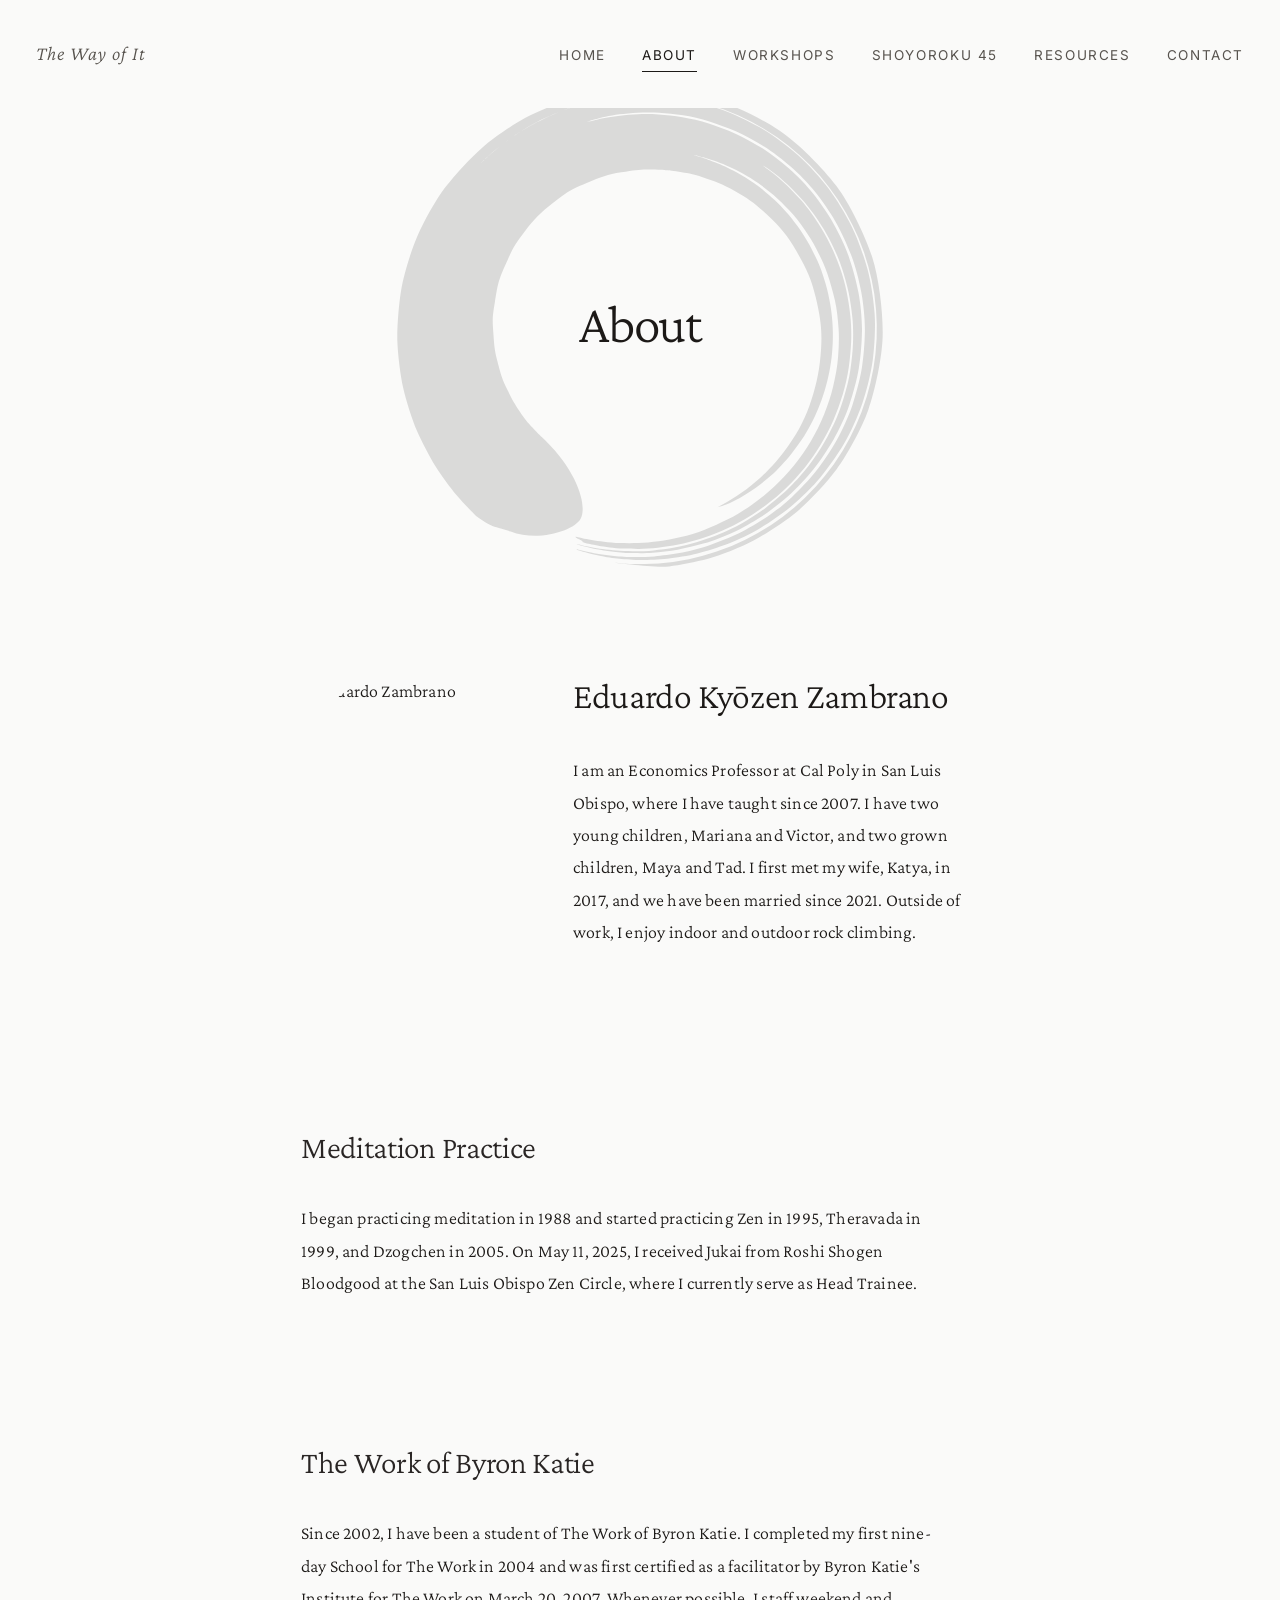
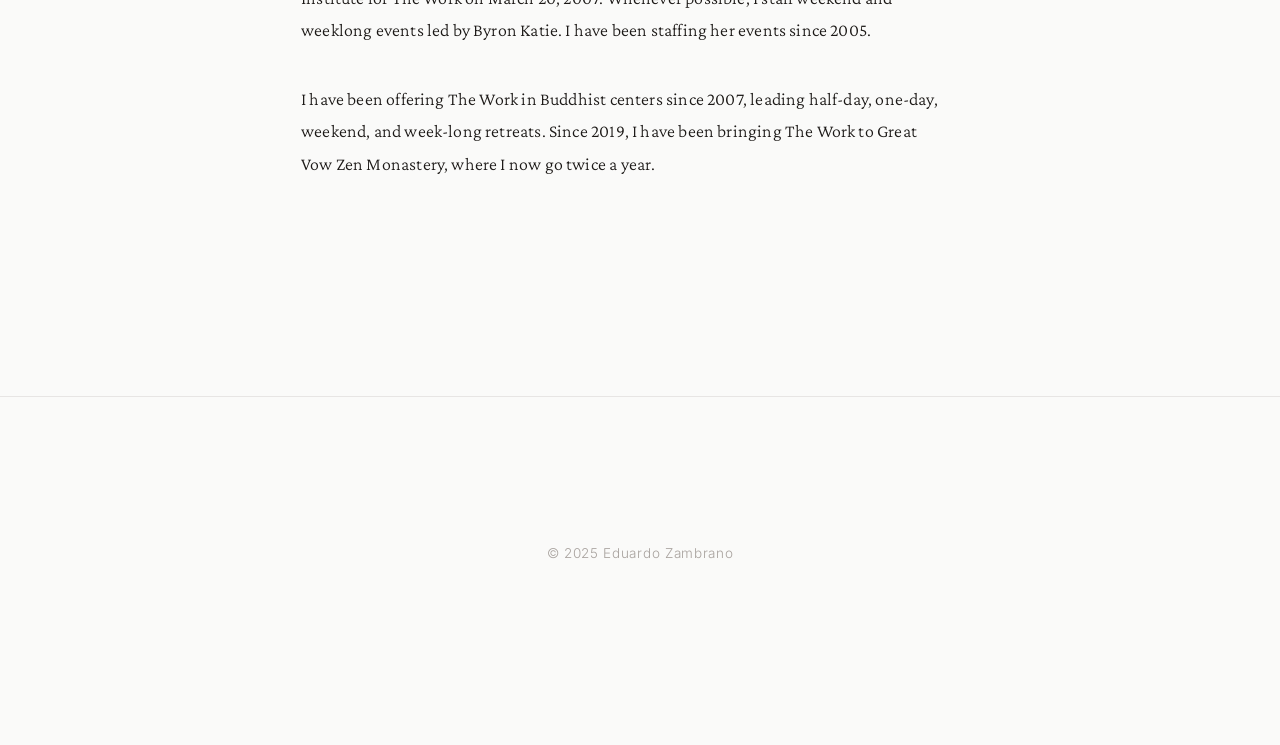
==== commit c9e223d2: "Added Dharma Name" ====
--- a/about.html
+++ b/about.html
@@ -35,7 +35,7 @@
       <div class="profile">
         <img src="https://eduardo-zambrano.github.io/photos/eduardo-15.jpg" alt="Eduardo Zambrano" class="profile-image">
         <div class="profile-content">
-          <h1>Eduardo Zambrano</h1>
+          <h1>Eduardo Kyōzen Zambrano</h1>
           <p>I am an Economics Professor at Cal Poly in San Luis Obispo, where I have taught since 2007. I have two young children, Mariana and Victor, and two grown children, Maya and Tad. I first met my wife, Katya, in 2017, and we have been married since 2021. Outside of work, I enjoy indoor and outdoor rock climbing.</p>
         </div>
       </div>
--- a/css/style.css
+++ b/css/style.css
@@ -225,7 +225,7 @@
   justify-content: center;
   align-items: center;
   text-align: center;
-  padding: var(--space-xl) var(--space-md);
+  padding: var(--space-xl) var(--space-md) var(--space-lg);
   position: relative;
 }
 
@@ -233,11 +233,16 @@
 .hero::before {
   content: '';
   position: absolute;
+  top: 50%;
+  left: 50%;
+  transform: translate(-50%, -50%);
   width: min(70vw, 500px);
   height: min(70vw, 500px);
-  border: 1px solid var(--sand);
-  border-radius: 50%;
-  opacity: 0.6;
+  background-image: url('../images/enso.svg');
+  background-size: contain;
+  background-repeat: no-repeat;
+  background-position: center;
+  opacity: 0.12;
 }
 
 .hero-content {
@@ -263,7 +268,7 @@
 main {
   max-width: 750px;
   margin: 0 auto;
-  padding: var(--space-lg) var(--space-md);
+  padding: var(--space-md) var(--space-md) var(--space-lg);
 }
 
 section {
@@ -565,8 +570,12 @@
 
 /* Page hero - smaller for interior pages */
 .page-hero {
-  min-height: 50vh;
-  padding-top: calc(var(--space-xl) + 60px);
+  min-height: 55vh;
+  padding-top: calc(var(--space-xl) + 100px);
+}
+
+.page-hero::before {
+  top: calc(50% + 80px);
 }
 
 .page-hero h1 {
@@ -589,6 +598,18 @@
   flex-shrink: 0;
 }
 
+/* Featured image - rectangular, centered above content */
+.featured-image {
+  text-align: center;
+  margin: 0 0 var(--space-lg) 0;
+}
+
+.featured-image img {
+  width: 85%;
+  height: auto;
+  border-radius: 4px;
+}
+
 /* Utilities */
 .text-center {
   text-align: center;
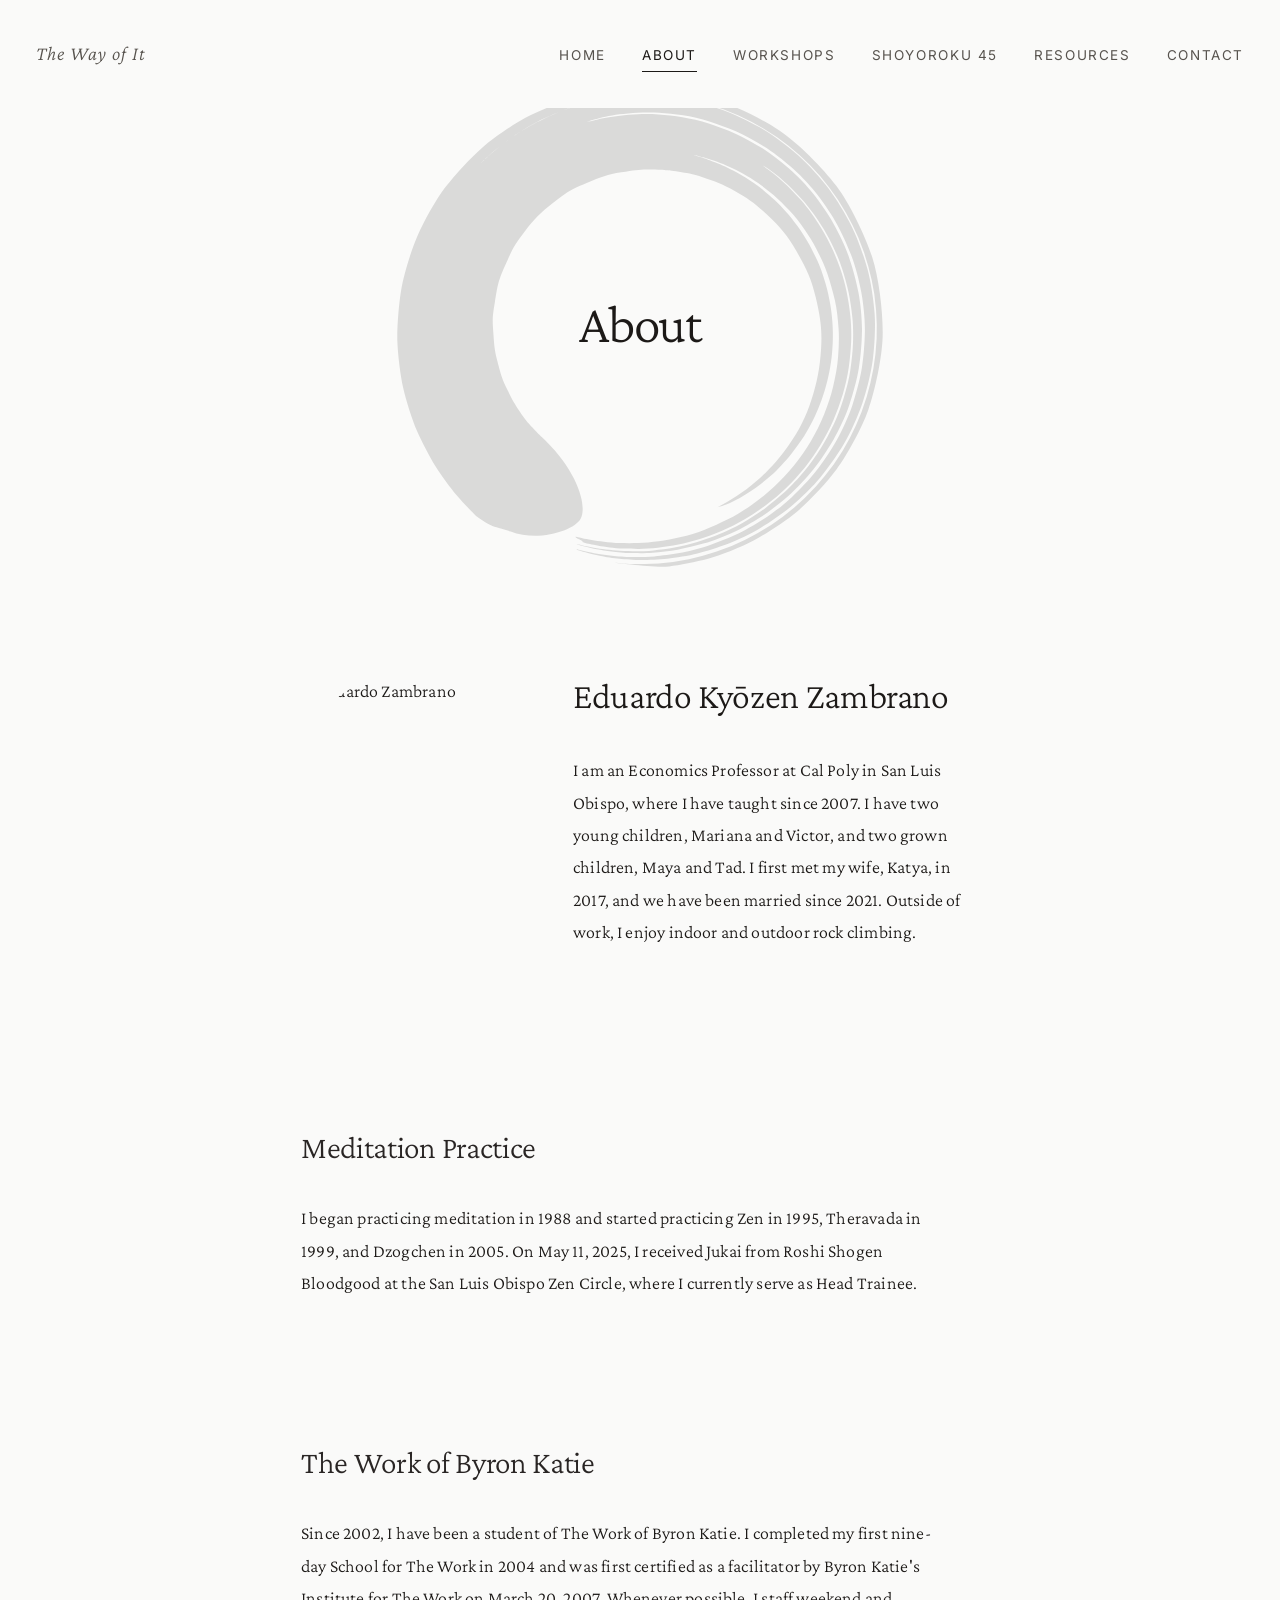
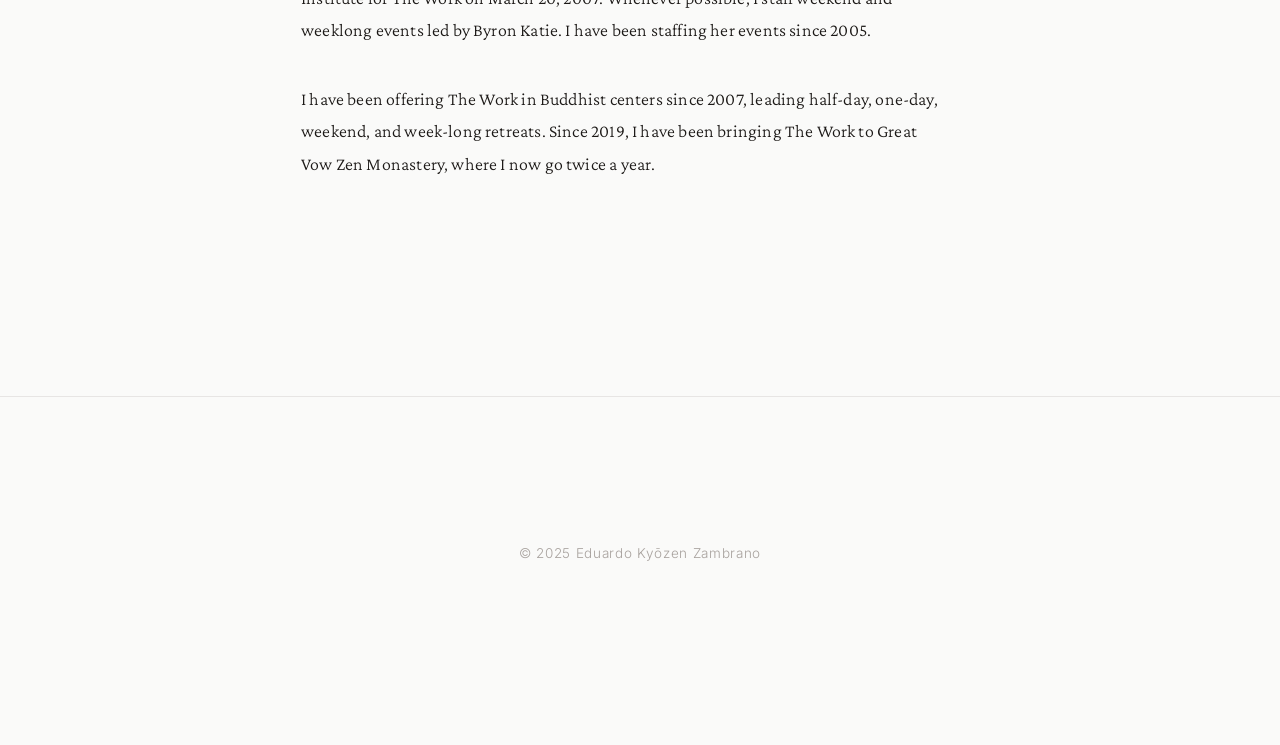
==== commit a7a155c1: "Addend Kyōzen in different places" ====
--- a/about.html
+++ b/about.html
@@ -4,8 +4,9 @@
   <meta charset="UTF-8">
   <meta name="viewport" content="width=device-width, initial-scale=1.0">
   <title>About - The Way of It</title>
-  <meta name="description" content="About Eduardo Zambrano - Zen practitioner and certified facilitator of The Work of Byron Katie.">
+  <meta name="description" content="About Eduardo Kyōzen Zambrano - Zen practitioner and certified facilitator of The Work of Byron Katie.">
   <link rel="stylesheet" href="css/style.css">
+  <link rel="icon" type="image/svg+xml" href="images/enso.svg">
 </head>
 <body>
   <header>
@@ -57,7 +58,7 @@
   </main>
 
   <footer>
-    <p>&copy; 2025 Eduardo Zambrano</p>
+    <p>&copy; 2025 Eduardo Kyōzen Zambrano</p>
   </footer>
 </body>
 </html>
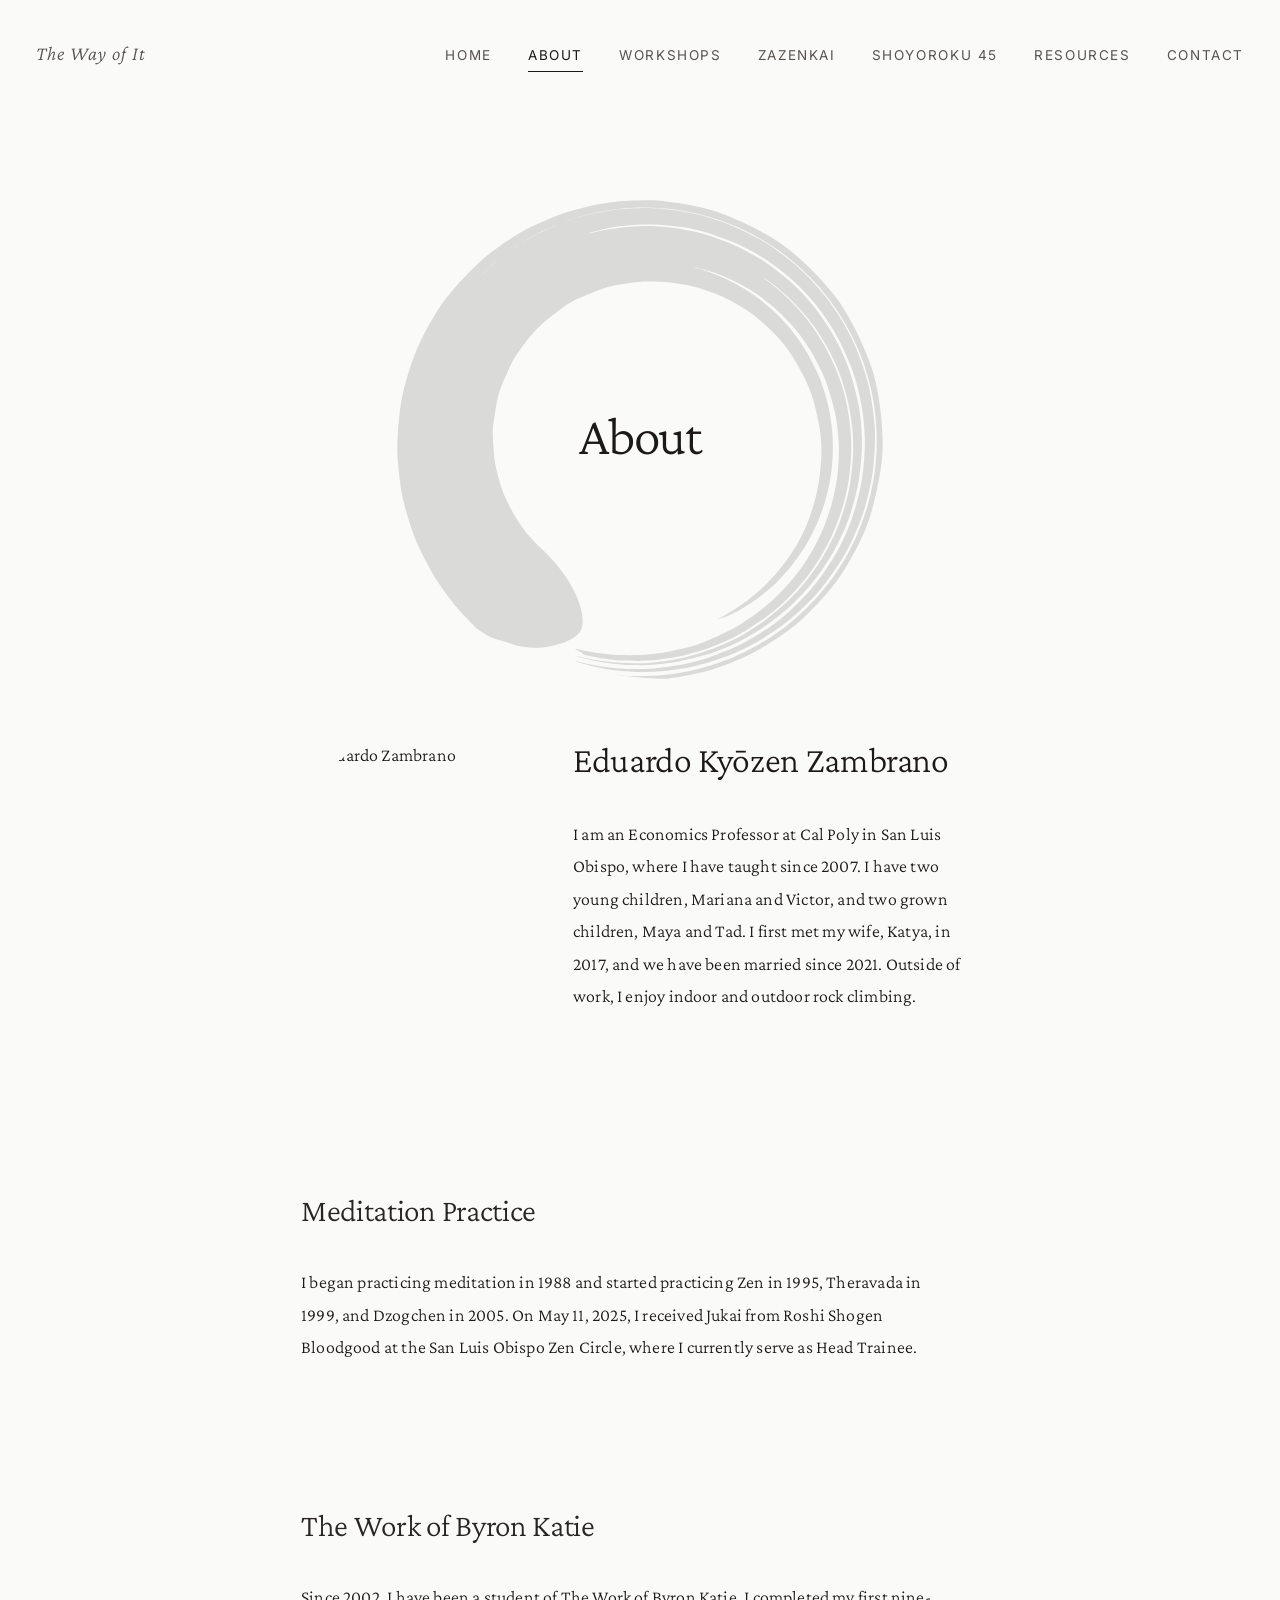
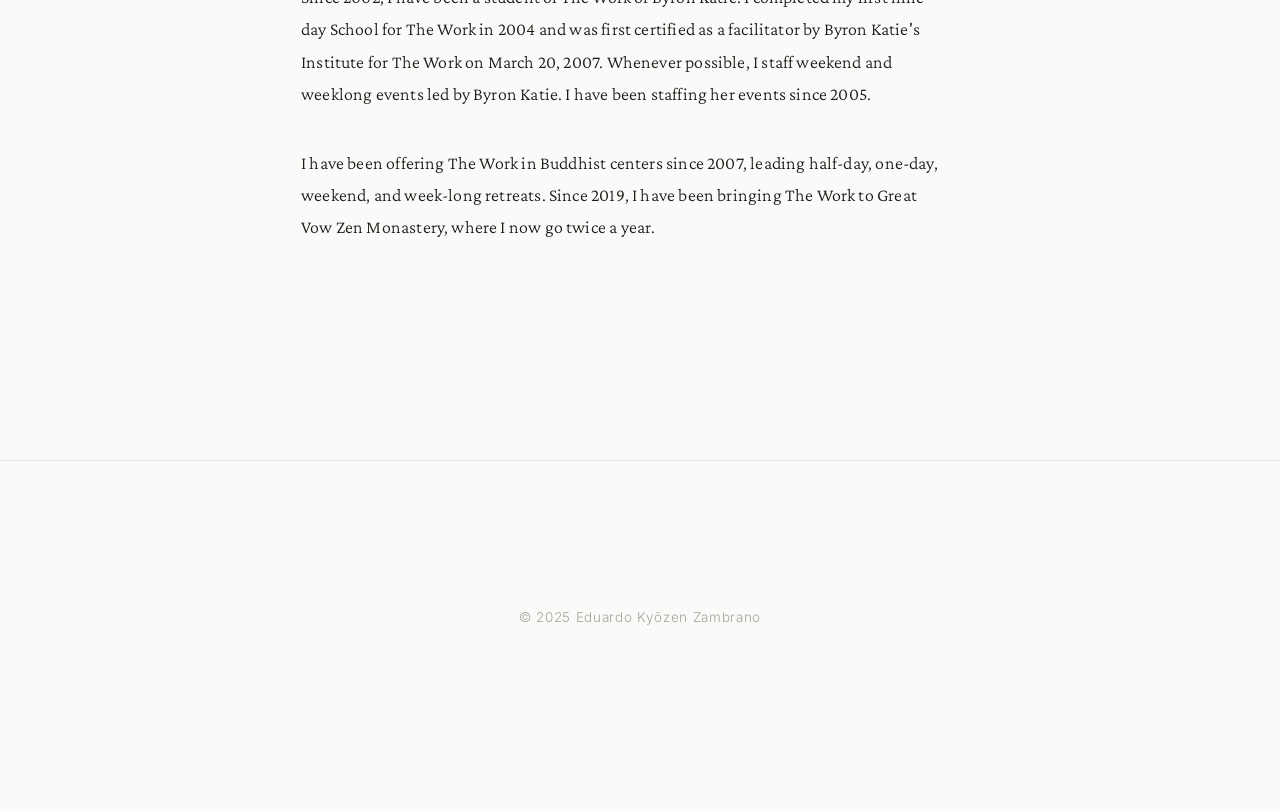
==== commit 78a0f236: "Add Spring "The Work" Zazenkai page New zazenkai.html for the June 5-6, 2026 retreat co-led by Roshi" ====
--- a/about.html
+++ b/about.html
@@ -17,6 +17,7 @@
           <li><a href="index.html">Home</a></li>
           <li><a href="about.html" class="active">About</a></li>
           <li><a href="workshops.html">Workshops</a></li>
+          <li><a href="zazenkai.html">Zazenkai</a></li>
           <li><a href="shoyoroku-45.html">Shoyoroku 45</a></li>
           <li><a href="resources.html">Resources</a></li>
           <li><a href="contact.html">Contact</a></li>
--- a/css/style.css
+++ b/css/style.css
@@ -575,7 +575,11 @@
 }
 
 .page-hero::before {
-  top: calc(50% + 80px);
+  top: calc(50% + 160px);
+}
+
+.page-hero .hero-content {
+  margin-top: 160px;
 }
 
 .page-hero h1 {
